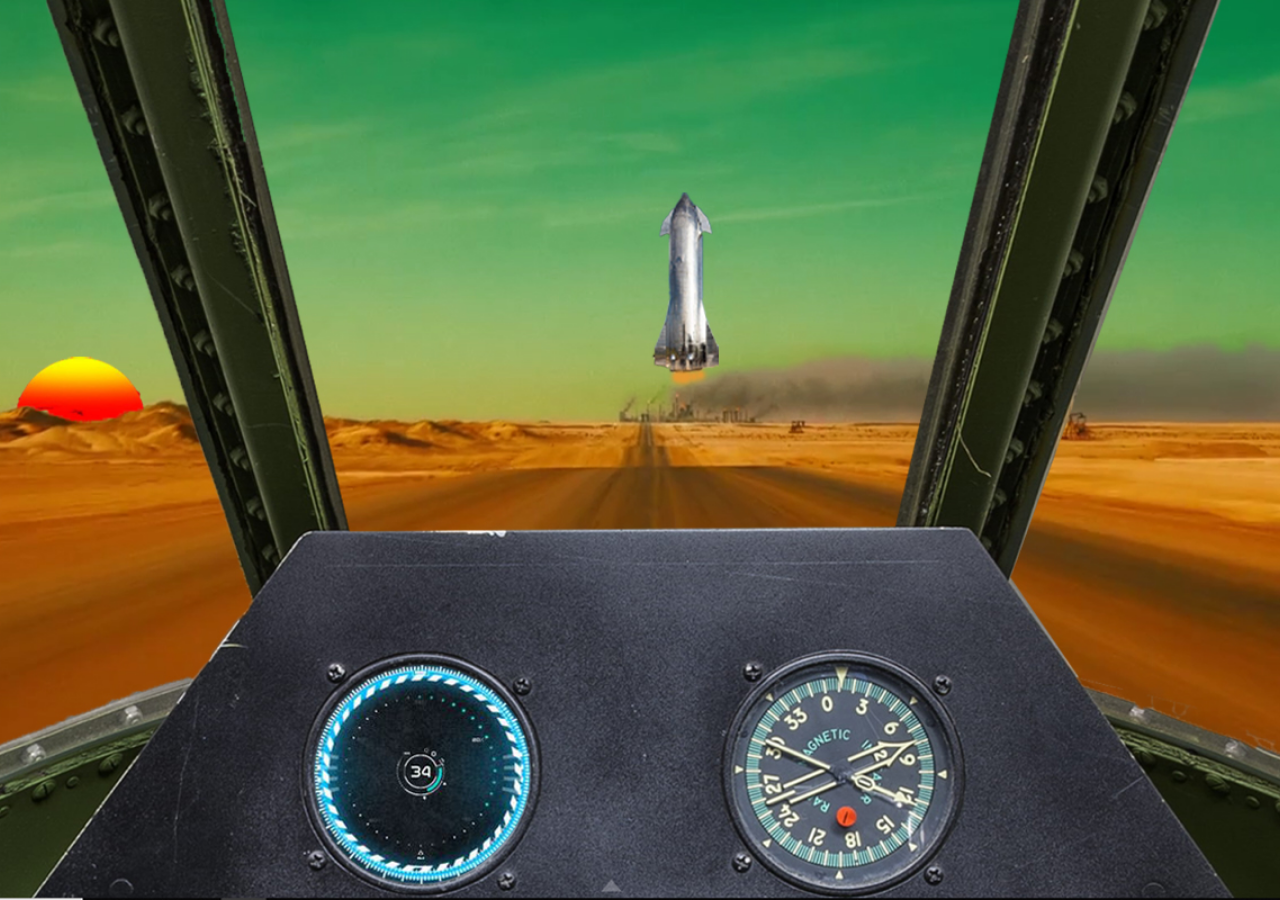
==== index.html @ e80399b3 "First commit, hello gabby sabby" ====
<!DOCTYPE html>
<html lang="en">
<head>
  <meta charset="UTF-8">
  <meta name="viewport" content="width=device-width, initial-scale=1.0">
  <meta http-equiv="X-UA-Compatible" content="ie=edge">
  <link rel="stylesheet" href="/css/master.css">
  <title>Document</title>
</head>
<body>
  <section id="welcome">

  </section>
</body>
</html>
---- css/master.css ----
@import url('https://fonts.googleapis.com/css?family=Montserrat&display=swap');
*{
  padding: 0;
  margin: 0;
  border:0;
/* Avoids increasing width and height, when adding padding or borders */
  box-sizing: border-box;
}

#welcome{
  width: 100%;
  min-height: 100vh;
  background: url(../images/home.jpg) no-repeat center center;
  background-size: cover;
}
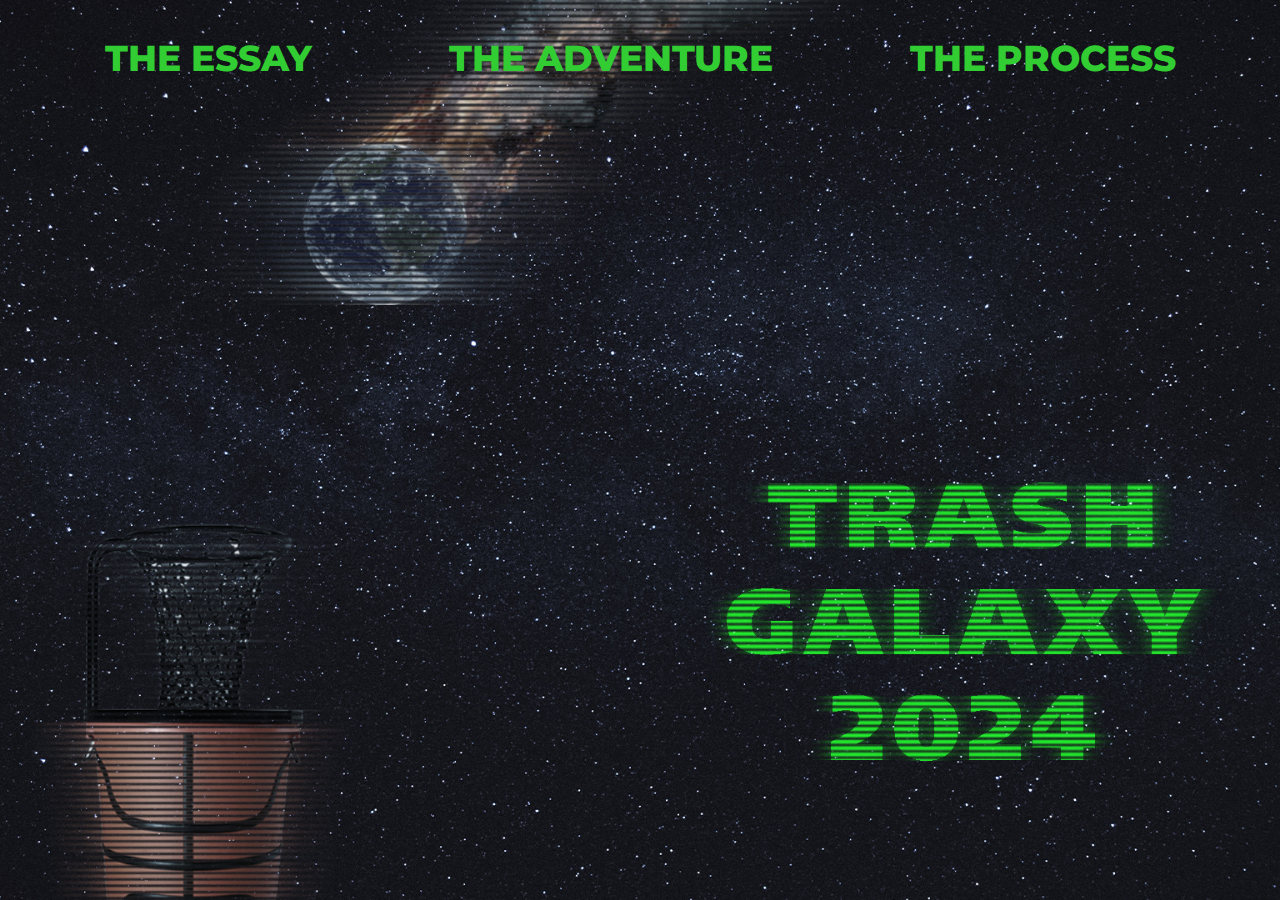
==== commit be0e5122: "So Tired" ====
--- a/index.html
+++ b/index.html
@@ -4,11 +4,18 @@
   <meta charset="UTF-8">
   <meta name="viewport" content="width=device-width, initial-scale=1.0">
   <meta http-equiv="X-UA-Compatible" content="ie=edge">
-  <link rel="stylesheet" href="/css/master.css">
+  <link rel="stylesheet" href="css/style.css">
   <title>Document</title>
 </head>
 <body>
+
   <section id="welcome">
+    <nav><a href="essay.html" target="_blank">THE ESSAY</a>
+        <a href="adventure.html" target="_blank">THE ADVENTURE</a>
+        <a href="process.html" target="_blank">THE PROCESS</a>
+
+
+    </nav>
 
   </section>
 </body>
--- a/css/style.css
+++ b/css/style.css
@@ -0,0 +1,130 @@
+@import url('https://fonts.googleapis.com/css?family=Montserrat&display=swap');
+*{
+  padding: 0;
+  margin: 0;
+  border:0;
+/* Avoids increasing width and height, when adding padding or borders */
+  box-sizing: border-box;
+  text-decoration: none;
+  cursor: crosshair;
+}
+
+body{
+  font-family: "Montserrat", sans-serif;
+  font-weight: 800;
+
+}
+
+
+#welcome{
+  width: 100%;
+  min-height: 100vh;
+  max-height: 100vh;
+  background: url(../images/landing_page.jpg) no-repeat center center;
+  background-size: cover;
+}
+
+a:link{
+  color:limegreen;
+}
+a:visited{
+  color: limegreen;
+}
+
+
+#welcome nav{
+  font-size: 36px;
+  display: flex;
+  justify-content: space-around;
+  padding: 36px;
+  align-items: center;
+}
+
+.essayImg{
+  max-width: 100%;
+  min-height: 100vh;
+}
+.essaySection{
+  border: solid 10px black;
+  max-width: 100%;
+  min-height: 100vh;
+}
+
+#liftOff{
+  position: relative;
+  width: 100%;
+  min-height: 100vh;
+  max-height: auto;
+  background: url("../images/lift_off.jpg") no-repeat center center;
+  background-size: cover;
+  border-top: solid 6px limegreen;
+  border-bottom: solid 6px limegreen
+}
+
+#spaceBorder{
+  width: 100%;
+  min-height: 100vh;
+  max-height: auto;
+  background: url("../images/space_border.jpg") no-repeat center center;
+  background-size: cover;
+  border-top: solid 6px limegreen;
+  border-bottom: solid 6px limegreen
+}
+
+#planetAmazon{
+  width: 100%;
+  min-height: 100vh;
+  max-height: auto;
+  background: url("../images/planet_amazon.jpg") no-repeat center center;
+  background-size: cover;
+  border-top: solid 6px limegreen;
+  border-bottom: solid 6px limegreen
+}
+
+#moodBoard{
+  width: 100%;
+  min-height: 100vh;
+  max-height: auto;
+  background-size: cover;
+  background: url("../images/mood_board.jpg") no-repeat center center;
+  border-top: solid 6px limegreen;
+  border-bottom: solid 6px limegreen;
+}
+
+#wireFrame1{
+  width: 100%;
+  min-height: 100vh;
+  max-height: auto;
+  background-size: cover;
+  background: url("../images/wire_frame-02.jpg") no-repeat center center;
+  border-top: solid 6px limegreen;
+  border-bottom: solid 6px limegreen;
+}
+
+#wireFrame2{
+  width: 100%;
+  min-height: 100vh;
+  max-height: auto;
+  background-size: cover;
+  background: url("../images/wire_frame-01.jpg") no-repeat center center;
+  border-top: solid 6px limegreen;
+  border-bottom: solid 6px limegreen;
+}
+
+.empty_space{
+  width: 100%;
+  height: 75vh;
+  background: url("../images/empty_space.jpg") no-repeat center center;
+  background-size: cover;
+}
+#mobile{
+  display: flex;
+  flex-flow: row wrap;
+  background: url("../images/empty_space.jpg") no-repeat center center;
+  background-size: cover;
+  justify-content: space-around;
+}
+
+.imgHeight{
+
+}
